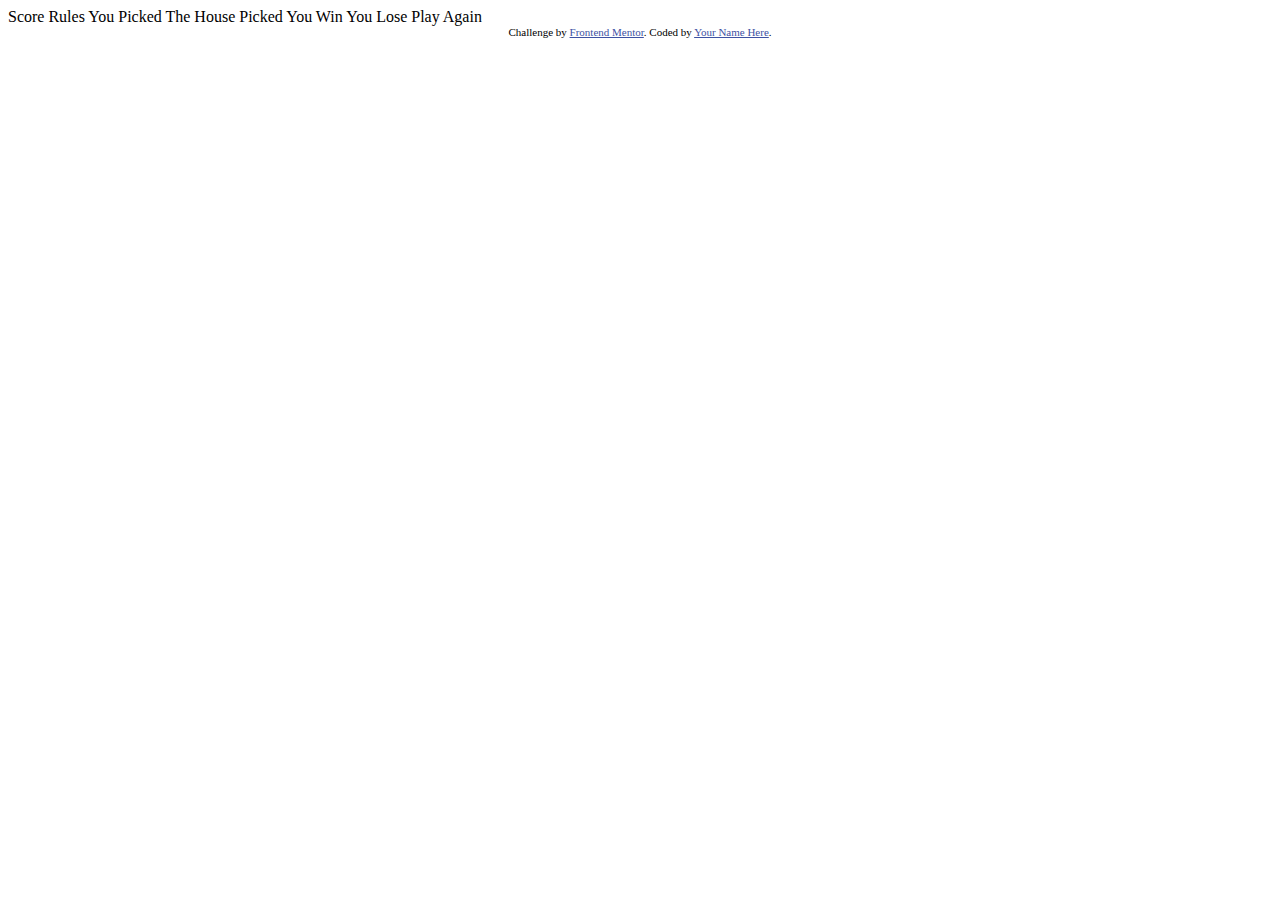
==== index.html @ fd6ae21d "adiciona os arquivos bases providos pelo frontend mentor" ====
<!DOCTYPE html>
<html lang="en">
<head>
  <meta charset="UTF-8">
  <meta name="viewport" content="width=device-width, initial-scale=1.0"> <!-- displays site properly based on user's device -->

  <link rel="icon" type="image/png" sizes="32x32" href="./images/favicon-32x32.png">
  
  <title>Frontend Mentor | Rock, Paper, Scissors</title>

  Score
  Rules

  You Picked
  The House Picked

  You Win
  You Lose

  Play Again

  <!-- Feel free to remove these styles or customise in your own stylesheet 👍 -->
  <style>
    .attribution { font-size: 11px; text-align: center; }
    .attribution a { color: hsl(228, 45%, 44%); }
  </style>
</head>
<body>


  
  <div class="attribution">
    Challenge by <a href="https://www.frontendmentor.io?ref=challenge" target="_blank">Frontend Mentor</a>. 
    Coded by <a href="#">Your Name Here</a>.
  </div>
</body>
</html>
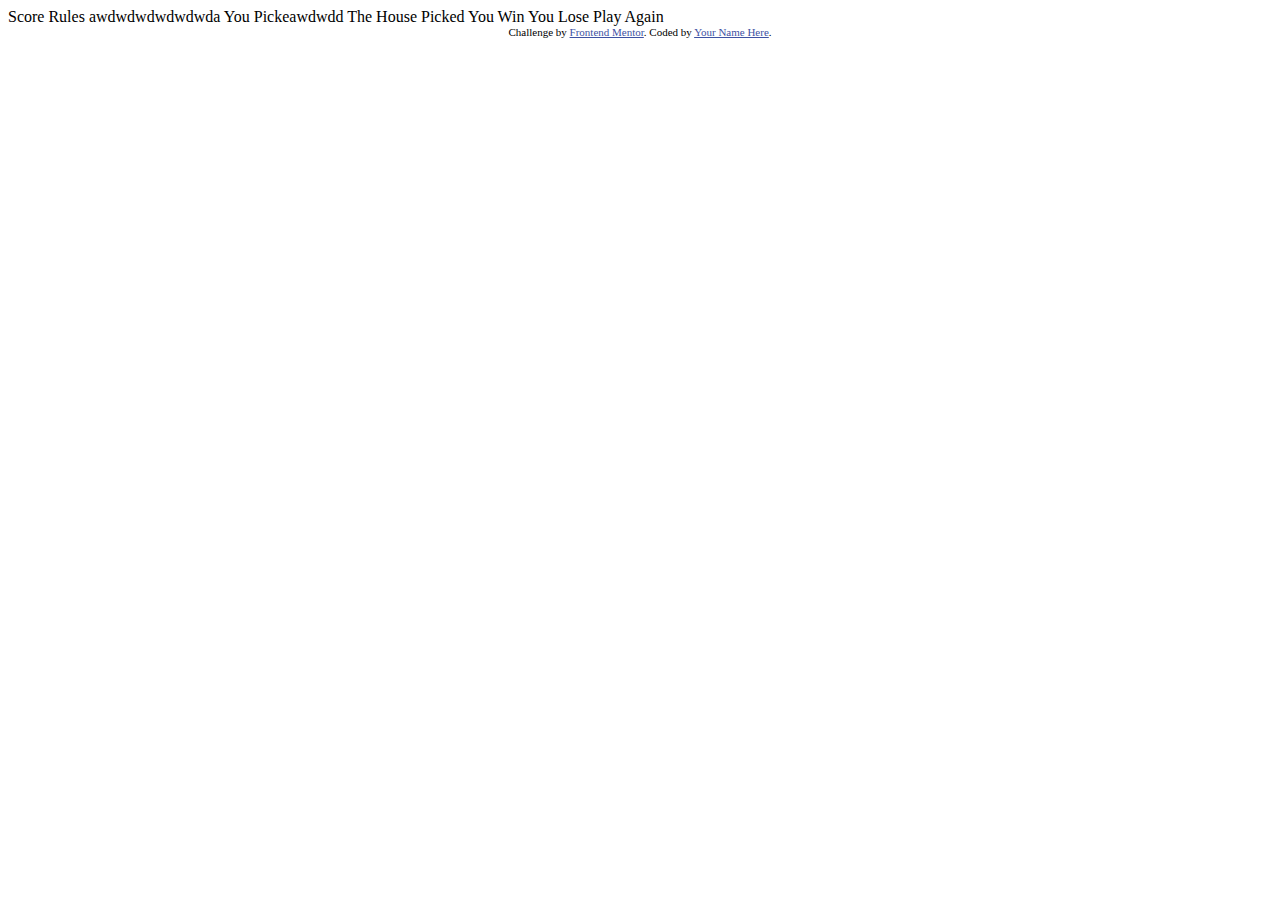
==== commit 5e4f7e43: "bla" ====
--- a/index.html
+++ b/index.html
@@ -10,8 +10,8 @@
 
   Score
   Rules
-
-  You Picked
+awdwdwdwdwdwda
+  You Pickeawdwdd
   The House Picked
 
   You Win
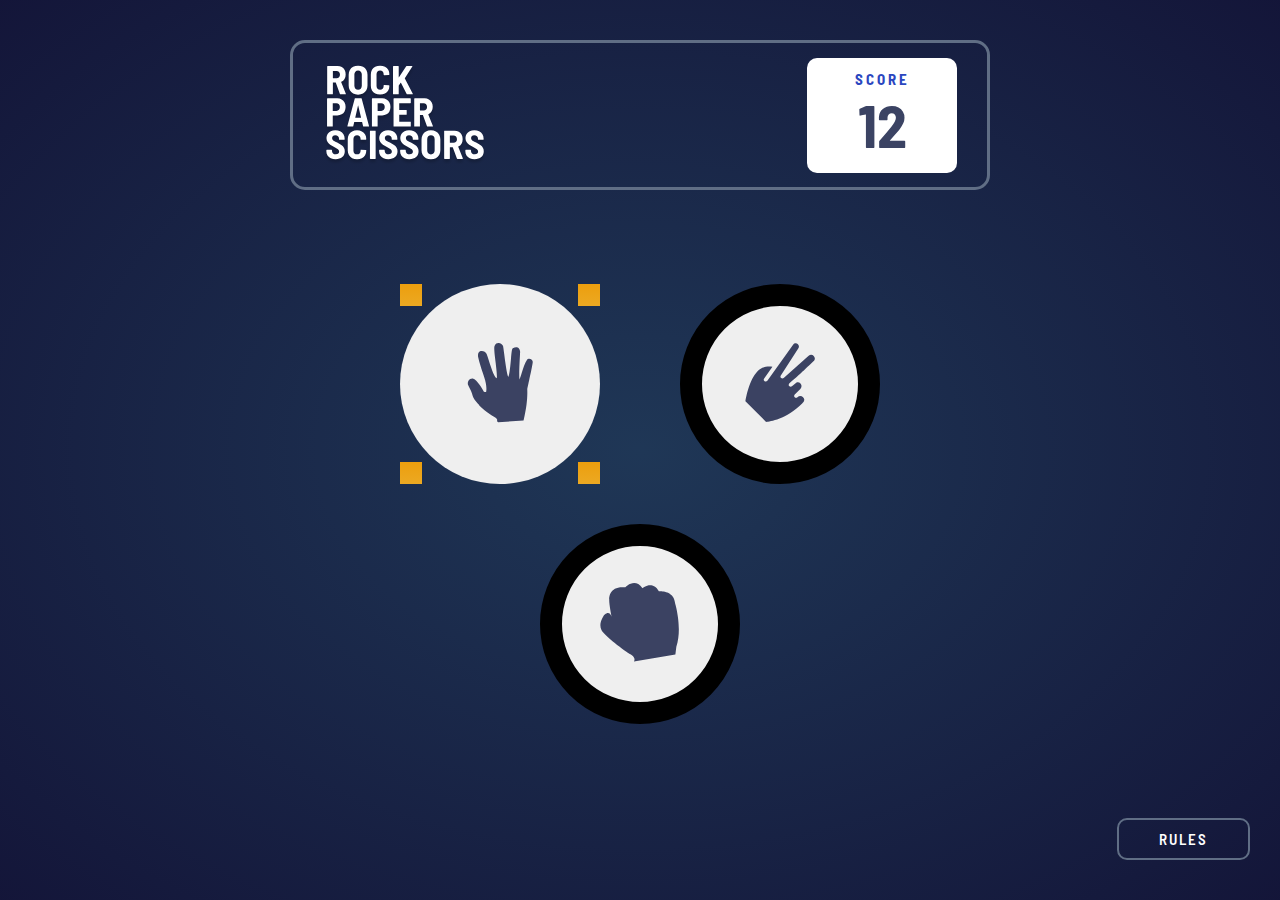
==== commit ee627353: "adiciona base do primeiro frame" ====
--- a/index.html
+++ b/index.html
@@ -1,37 +1,38 @@
 <!DOCTYPE html>
 <html lang="en">
+
 <head>
   <meta charset="UTF-8">
-  <meta name="viewport" content="width=device-width, initial-scale=1.0"> <!-- displays site properly based on user's device -->
+  <meta name="viewport" content="width=device-width, initial-scale=1.0">
+  <!-- displays site properly based on user's device -->
 
   <link rel="icon" type="image/png" sizes="32x32" href="./images/favicon-32x32.png">
-  
+  <link rel="stylesheet" href="styles/frame1-Style.css">
+
+  <script src=" aaa" defer></script>
+
   <title>Frontend Mentor | Rock, Paper, Scissors</title>
+</head>
 
-  Score
-  Rules
-awdwdwdwdwdwda
-  You Pickeawdwdd
-  The House Picked
+<body>
+  <main>
 
-  You Win
-  You Lose
+    <div class="score-container">
+      <img src="images/logo.svg" alt="Rock, Paper, Scissors">
+      <div class="score">
+        <h5>SCORE</h5>
+        <h2 id="totalScore">12</h2>
+      </div>
+    </div>
+    <div class="jogo">
+      <button class="btn-escolha" id="papel"><img src="images/icon-paper.svg" alt="papel"></button>
+      <button class="btn-escolha" id="tesoura"><img src="images/icon-scissors.svg" alt="tesoura"></button>
+      <button class="btn-escolha" id="pedra"><img src="images/icon-rock.svg" alt="pedra"></button>
+    </div>
 
-  Play Again
+    <button class="rules">RULES</button>
 
-  <!-- Feel free to remove these styles or customise in your own stylesheet 👍 -->
-  <style>
-    .attribution { font-size: 11px; text-align: center; }
-    .attribution a { color: hsl(228, 45%, 44%); }
-  </style>
-</head>
-<body>
+  </main>
+</body>
 
-
-  
-  <div class="attribution">
-    Challenge by <a href="https://www.frontendmentor.io?ref=challenge" target="_blank">Frontend Mentor</a>. 
-    Coded by <a href="#">Your Name Here</a>.
-  </div>
-</body>
 </html>--- a/styles/frame1-Style.css
+++ b/styles/frame1-Style.css
@@ -0,0 +1,108 @@
+@import url('https://fonts.googleapis.com/css2?family=Barlow+Semi+Condensed:wght@600;700&display=swap');
+
+* {
+    margin: 0;
+    padding: 0;
+    box-sizing: border-box;
+    font-family: 'Barlow Semi Condensed', sans-serif;
+
+}
+
+body {
+    background-image: radial-gradient(hsl(214, 47%, 23%), hsl(237, 49%, 15%)) ;
+}
+
+main {
+    min-height: 100vh;
+
+    display: flex;
+    flex-direction: column;
+    align-items: center;
+    justify-content: space-between;
+    padding: 40px 0;
+}
+
+.score-container {
+    display: flex;
+    align-items: center;
+    justify-content: space-between;
+    width: 700px;
+    height: 150px;
+
+    border: 3px solid hsl(217, 16%, 45%);
+    border-radius: 15px;
+    padding: 15px 30px;
+
+}
+
+.score-container img {
+    height: 100px;
+}
+
+.score {
+    border-radius: 10px;
+
+    background-color: #FFF;
+
+    display: flex;
+    flex-direction: column;
+    align-items: center;
+    justify-content: center;
+    width: 150px;
+    height: 115px;
+}
+
+.score h5 {
+    font-size: 15px;
+    letter-spacing: 3px;
+    color: hsl(229, 64%, 46%);
+}
+
+.score h2 {
+    font-size: 60px;
+    font-weight: 700;
+    color: hsl(229, 25%, 31%);
+}
+
+.jogo {
+    display: flex;
+    flex-wrap: wrap;
+    align-items: center;
+    justify-content: space-around;
+    gap: 0 80px;
+    width: 480px;
+    height: 480px;
+}
+
+.btn-escolha {
+    border-radius: 50%;
+    border: 22px solid;
+
+    width: 200px;
+    height: 200px;
+}
+
+#papel {
+    border-image: linear-gradient(to bottom, hsl(39, 89%, 49%), hsl(40, 84%, 53%));
+}
+
+.btn-escolha img {
+    height: 80px;
+}
+
+
+
+.rules {
+    border-radius: 10px;
+    border: 2px solid hsl(217, 16%, 45%);
+    color: #FFF;
+
+    font-size: 15px; 
+    padding: 10px 40px;
+    align-self: flex-end;
+    letter-spacing: 2px;
+    margin-right: 30px;
+    font-weight: 600;
+
+    background-color: transparent;
+}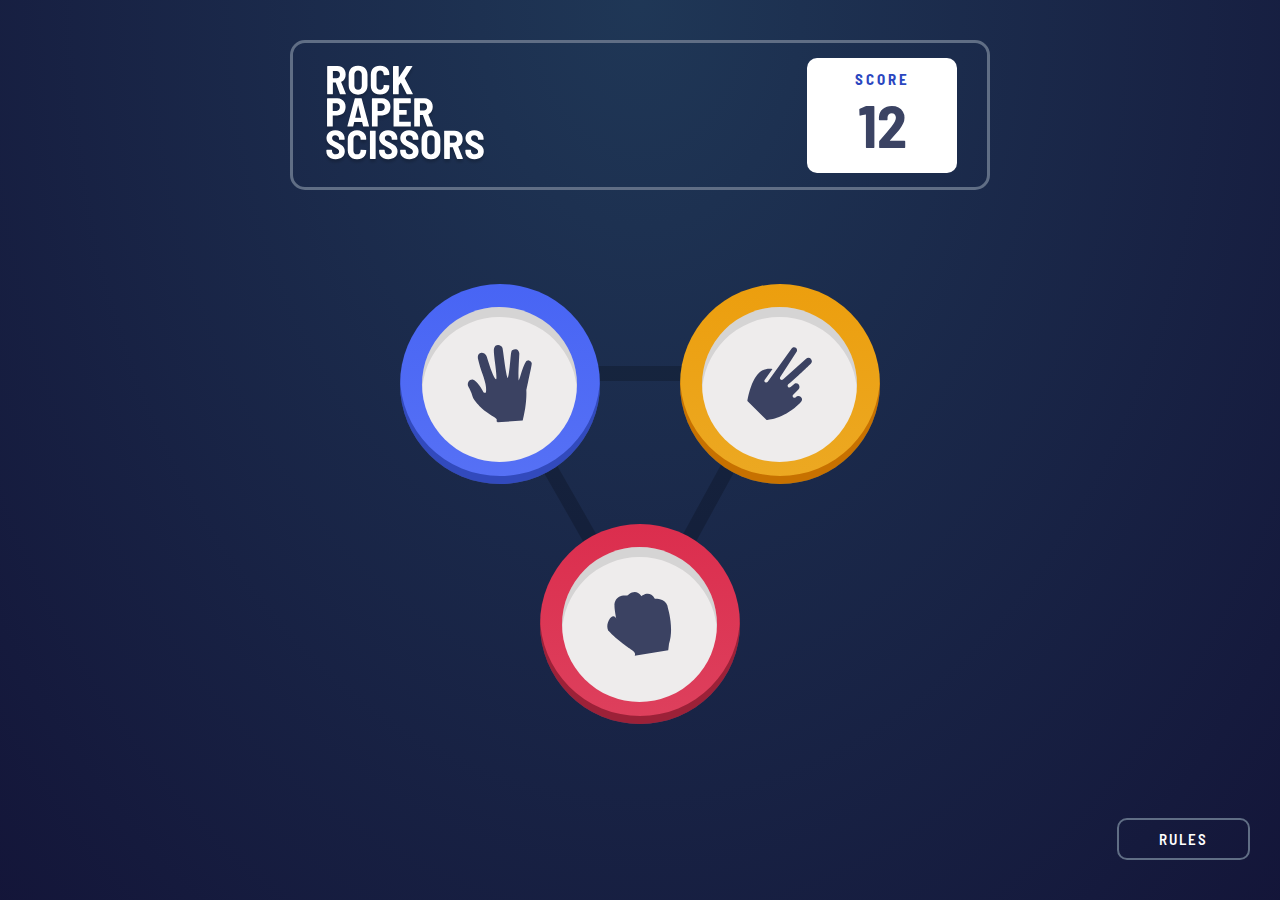
==== commit 81a068ca: "finaliza o html e css do primeiro frame" ====
--- a/index.html
+++ b/index.html
@@ -16,7 +16,6 @@
 
 <body>
   <main>
-
     <div class="score-container">
       <img src="images/logo.svg" alt="Rock, Paper, Scissors">
       <div class="score">
@@ -25,13 +24,20 @@
       </div>
     </div>
     <div class="jogo">
-      <button class="btn-escolha" id="papel"><img src="images/icon-paper.svg" alt="papel"></button>
-      <button class="btn-escolha" id="tesoura"><img src="images/icon-scissors.svg" alt="tesoura"></button>
-      <button class="btn-escolha" id="pedra"><img src="images/icon-rock.svg" alt="pedra"></button>
+      
+    <img src="images/bg-triangle.svg">
+      <button class="btn-escolha" id="papel">
+        <div><img src="images/icon-paper.svg" alt="papel"></div>
+      </button>
+      <button class="btn-escolha" id="tesoura">
+        <div><img src="images/icon-scissors.svg" alt="tesoura"></div>
+      </button>
+      <button class="btn-escolha" id="pedra">
+        <div><img src="images/icon-rock.svg" alt="pedra"></div>
+      </button>
     </div>
 
     <button class="rules">RULES</button>
-
   </main>
 </body>
 
--- a/styles/frame1-Style.css
+++ b/styles/frame1-Style.css
@@ -9,7 +9,7 @@
 }
 
 body {
-    background-image: radial-gradient(hsl(214, 47%, 23%), hsl(237, 49%, 15%)) ;
+    background-image: radial-gradient(at top,hsl(214, 47%, 23%), hsl(237, 49%, 15%)) ;
 }
 
 main {
@@ -74,22 +74,51 @@
     height: 480px;
 }
 
+.jogo > img {
+    position: absolute;
+    z-index: -1;
+}
+
 .btn-escolha {
     border-radius: 50%;
-    border: 22px solid;
+    padding: 22px;
 
     width: 200px;
     height: 200px;
+    border: none;
+    cursor: pointer;
 }
 
+
 #papel {
-    border-image: linear-gradient(to bottom, hsl(39, 89%, 49%), hsl(40, 84%, 53%));
+    background-image: linear-gradient(hsl(230, 89%, 62%), hsl(230, 89%, 65%));
+    box-shadow: inset 0px -8px 0px hsl(230, 58%, 47%);
+}
+
+#tesoura  {
+    background-image: linear-gradient(hsl(39, 89%, 49%), hsl(40, 84%, 53%));
+    box-shadow: inset 0px -8px 0px rgb(199, 113, 0);
+}
+
+#pedra {
+    background-image: linear-gradient(hsl(349, 71%, 52%), hsl(349, 70%, 56%));
+    box-shadow: inset 0px -8px 0px hsl(349, 65%, 37%);
+}
+
+.btn-escolha div {
+    background-color: #eeecec;
+    border-radius: 100%;
+    width: 155px;
+    height: 155px;
+    display: flex;
+    align-items: center;
+    justify-content: center;
+    box-shadow: inset 0px 10px 0px rgba(0, 0, 0, 0.1);
 }
 
 .btn-escolha img {
-    height: 80px;
+    width: 65px;
 }
-
 
 
 .rules {
@@ -105,4 +134,21 @@
     font-weight: 600;
 
     background-color: transparent;
+    cursor: pointer;
+}
+
+.triangulo-container {
+    position: fixed;
+    width: 100vw;
+    height: 100vh;
+    display: flex;
+    align-items: center;
+    justify-content: center;
+    top: 0;
+    left: 0;
+    z-index: -1;
+}
+
+.triangulo-container img{
+margin-top: 60px;
 }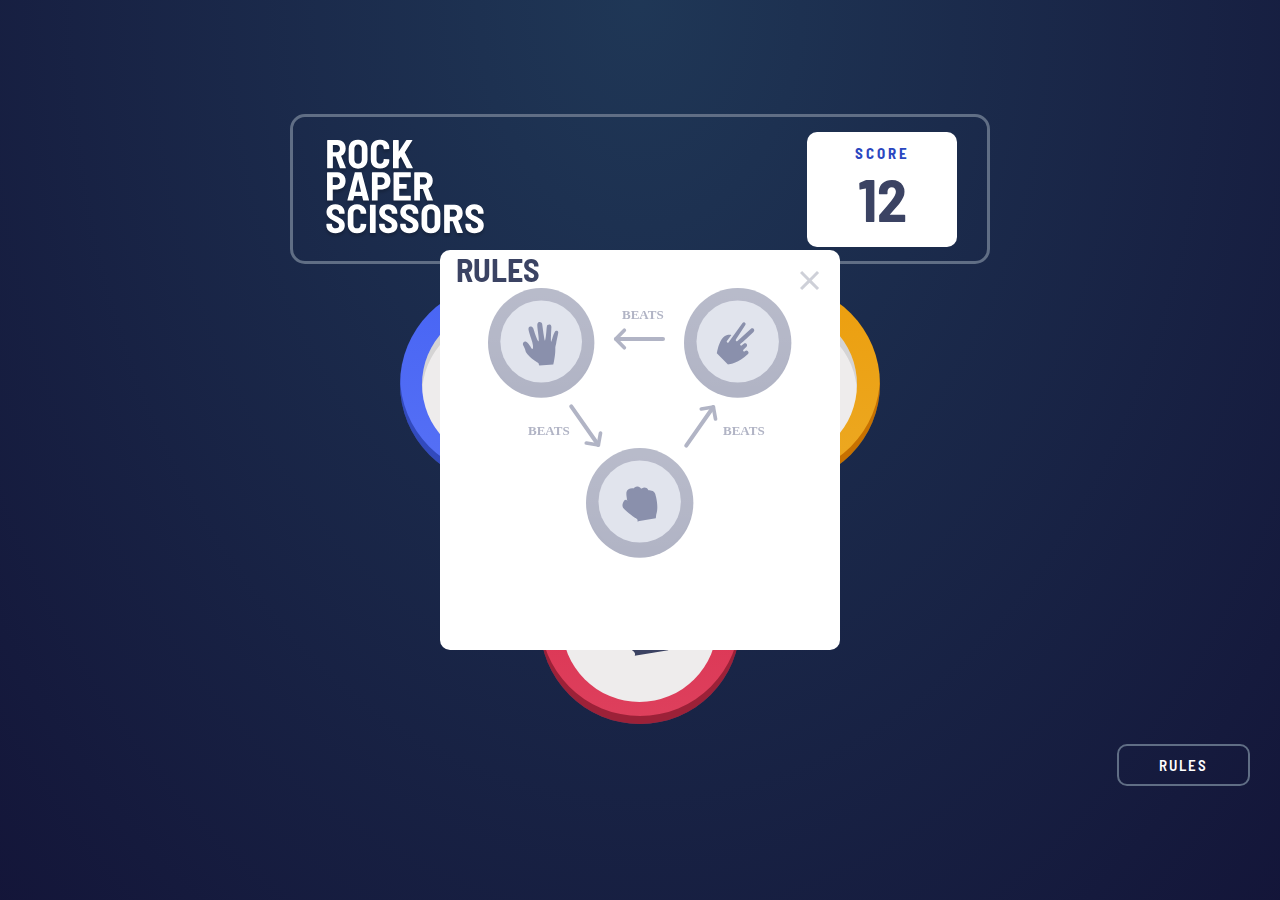
==== commit c2c933b1: "modal test" ====
--- a/index.html
+++ b/index.html
@@ -8,6 +8,7 @@
 
   <link rel="icon" type="image/png" sizes="32x32" href="./images/favicon-32x32.png">
   <link rel="stylesheet" href="styles/frame1-Style.css">
+  <link rel="stylesheet" href="styles/modal.css" type="text/css"/>
 
   <script src=" aaa" defer></script>
 
@@ -24,8 +25,8 @@
       </div>
     </div>
     <div class="jogo">
-      
-    <img src="images/bg-triangle.svg">
+
+      <img src="images/bg-triangle.svg">
       <button class="btn-escolha" id="papel">
         <div><img src="images/icon-paper.svg" alt="papel"></div>
       </button>
@@ -37,8 +38,24 @@
       </button>
     </div>
 
-    <button class="rules">RULES</button>
+    <button onclick="fechar()" class="rules">RULES</button>
   </main>
+
+  <div class="container-modal">
+    <div class="modal">
+      <h1>RULES</h1>
+      <span class="image-rules">
+         <img src="./images/image-rules.svg" alt="image"/>
+      </span>
+
+     
+     
+      <div onclick="fechar()" class="fechar">
+         <img src="./images/icon-close.svg" alt="image"/>
+      </div>
+     </div>
+     <script src="./javascript/modal.js"></script>  
+  </div>
 </body>
 
 </html>--- a/styles/frame1-Style.css
+++ b/styles/frame1-Style.css
@@ -151,4 +151,15 @@
 
 .triangulo-container img{
 margin-top: 60px;
+}
+
+.container-modal{
+    display: flex;
+    justify-content: center;
+    align-items: center;
+    position: fixed;
+    top: 0;
+    left: 0;
+    width: 100vw;
+    height: 100vh;
 }--- a/styles/modal.css
+++ b/styles/modal.css
@@ -0,0 +1,53 @@
+:root {
+    --dark_text:hsl(229, 25%, 31%);
+    --Score_Text: hsl(229, 64%, 46%);
+     --Header_Outline: hsl(217, 16%, 45%);
+    --Radial_Gradient: hsl(214, 47%, 23%) to hsl(237, 49%, 15%);
+
+}
+
+
+@import url('https://fonts.googleapis.com/css2? family= Amatic+SC & display=swap');
+
+html{
+    
+    font-family: 'Barlow Semi Condensed', sans-serif;
+}
+
+main{
+    display: flex;
+    /* margin-top:  11%; */
+    justify-content: center;
+    align-items: center;
+}
+.modal{
+    background: white;
+   border-radius: 10px;
+    width: 400px;
+    height: 400px;
+    font-family: Arial, Helvetica, sans-serif;
+    position: relative;
+  
+   
+}
+
+h1{
+    padding-left: 1rem;
+  color: var(--dark_text );
+  
+
+}
+.image-rules{
+     padding: 3rem;   
+}
+.fechar{
+
+ 
+ position: absolute;
+ top: 4%;
+ left: 90%;
+ font-size: 25px;
+ cursor: pointer;
+}
+
+    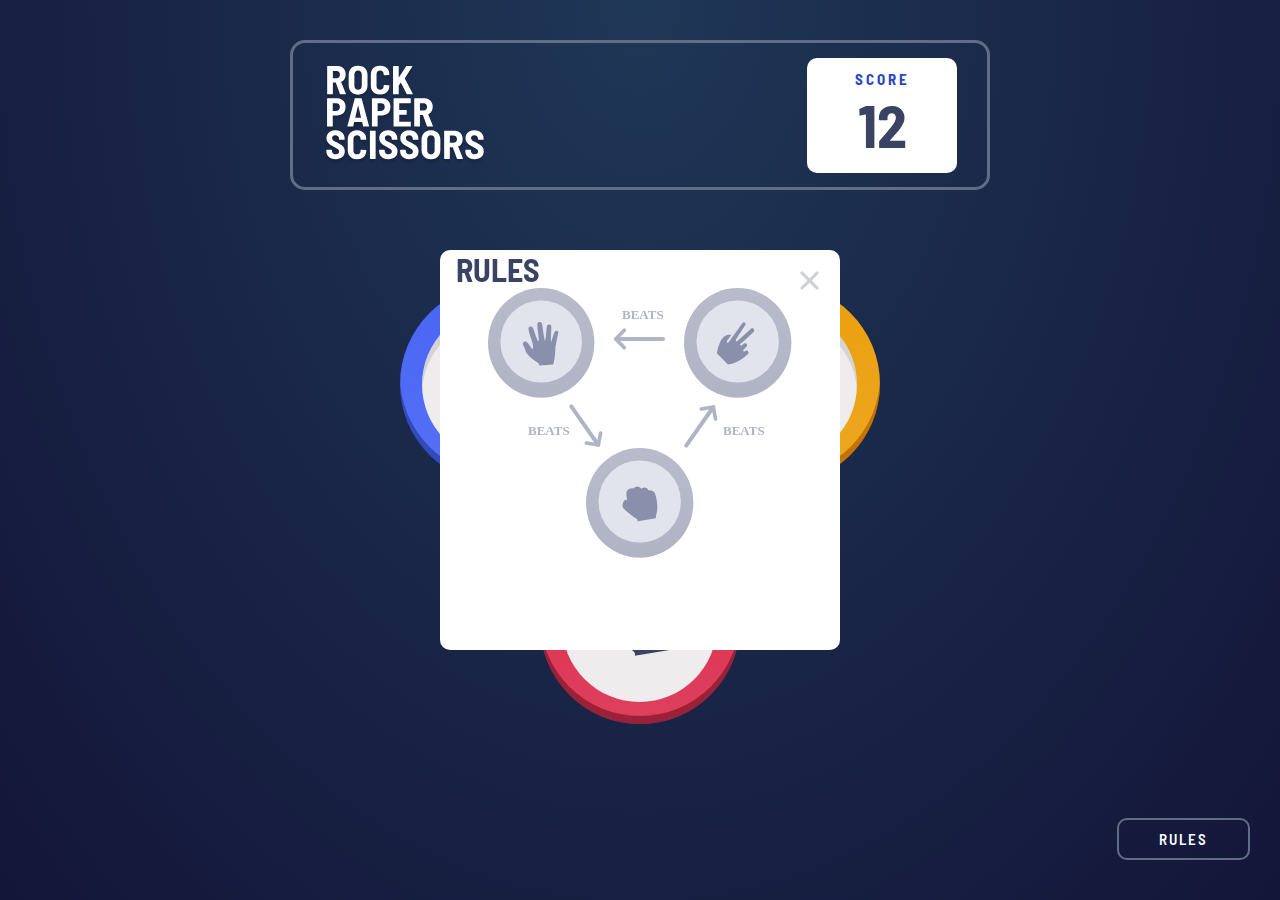
==== commit eced00d4: "soluciona erro ao retirar o modal" ====
--- a/index.html
+++ b/index.html
@@ -38,7 +38,7 @@
       </button>
     </div>
 
-    <button onclick="fechar()" class="rules">RULES</button>
+    <button class="rules">RULES</button>
   </main>
 
   <div class="container-modal">
--- a/styles/modal.css
+++ b/styles/modal.css
@@ -9,17 +9,6 @@
 
 @import url('https://fonts.googleapis.com/css2? family= Amatic+SC & display=swap');
 
-html{
-    
-    font-family: 'Barlow Semi Condensed', sans-serif;
-}
-
-main{
-    display: flex;
-    /* margin-top:  11%; */
-    justify-content: center;
-    align-items: center;
-}
 .modal{
     background: white;
    border-radius: 10px;
